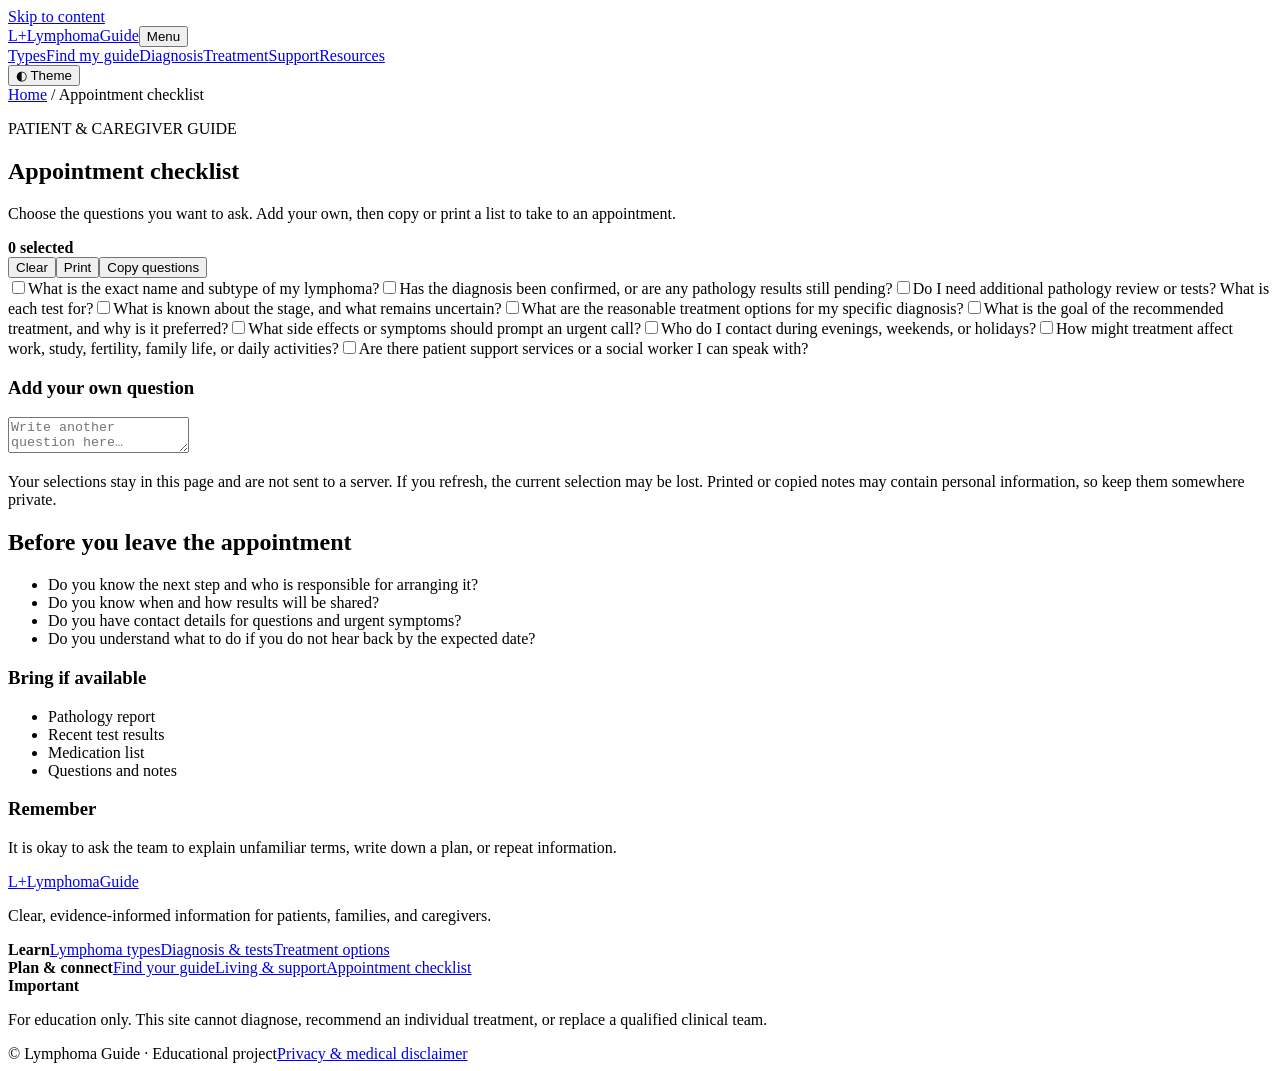
==== appointment-checklist.html @ 12956672 "Add files via upload" ====
<!doctype html><html lang="en"><head><meta charset="utf-8"><meta name="viewport" content="width=device-width, initial-scale=1"><meta name="description" content="Interactive printable questions for lymphoma appointments. Selections remain in the browser."><meta name="theme-color" content="#173047"><title>Appointment checklist | Lymphoma Guide</title><link rel="icon" href="assets/favicon.svg" type="image/svg+xml"><link rel="stylesheet" href="assets/styles.css"></head><body><a class="skip-link" href="#main">Skip to content</a><header class="site-header"><div class="container nav-wrap"><a class="brand" href="index.html" aria-label="Lymphoma Guide home"><span class="brand-mark">L<span>+</span></span><span>Lymphoma<span class="brand-light">Guide</span></span></a><button class="nav-toggle" aria-expanded="false" aria-controls="primary-nav">Menu</button><nav id="primary-nav" class="nav-links" aria-label="Main navigation"><a href="types.html">Types</a><a href="subtype-navigator.html">Find my guide</a><a href="diagnosis.html">Diagnosis</a><a href="treatment.html">Treatment</a><a href="living-support.html">Support</a><a href="resources.html">Resources</a></nav><div class="nav-actions"><button id="theme-toggle" class="theme-toggle" aria-pressed="false" type="button">◐ Theme</button></div></div></header><main id="main"><section class="content-hero"><div class="container content-header"><div class="breadcrumbs"><a href="index.html">Home</a> / Appointment checklist</div><p class="eyebrow">PATIENT & CAREGIVER GUIDE</p><h1>Appointment checklist</h1><p>Choose the questions you want to ask. Add your own, then copy or print a list to take to an appointment.</p></div></section><div class="container content-layout"><article class="article"><div class="panel"><div class="check-toolbar"><strong id="check-count">0 selected</strong><div class="check-actions"><button class="button button-ghost button-small" id="clear-list" type="button">Clear</button><button class="button button-ghost button-small" id="print-list" type="button">Print</button><button class="button button-primary button-small" id="copy-list" type="button">Copy questions</button></div></div><div class="checklist"><label class="check-option"><input type="checkbox" value="What is the exact name and subtype of my lymphoma?"><span>What is the exact name and subtype of my lymphoma?</span></label><label class="check-option"><input type="checkbox" value="Has the diagnosis been confirmed, or are any pathology results still pending?"><span>Has the diagnosis been confirmed, or are any pathology results still pending?</span></label><label class="check-option"><input type="checkbox" value="Do I need additional pathology review or tests? What is each test for?"><span>Do I need additional pathology review or tests? What is each test for?</span></label><label class="check-option"><input type="checkbox" value="What is known about the stage, and what remains uncertain?"><span>What is known about the stage, and what remains uncertain?</span></label><label class="check-option"><input type="checkbox" value="What are the reasonable treatment options for my specific diagnosis?"><span>What are the reasonable treatment options for my specific diagnosis?</span></label><label class="check-option"><input type="checkbox" value="What is the goal of the recommended treatment, and why is it preferred?"><span>What is the goal of the recommended treatment, and why is it preferred?</span></label><label class="check-option"><input type="checkbox" value="What side effects or symptoms should prompt an urgent call?"><span>What side effects or symptoms should prompt an urgent call?</span></label><label class="check-option"><input type="checkbox" value="Who do I contact during evenings, weekends, or holidays?"><span>Who do I contact during evenings, weekends, or holidays?</span></label><label class="check-option"><input type="checkbox" value="How might treatment affect work, study, fertility, family life, or daily activities?"><span>How might treatment affect work, study, fertility, family life, or daily activities?</span></label><label class="check-option"><input type="checkbox" value="Are there patient support services or a social worker I can speak with?"><span>Are there patient support services or a social worker I can speak with?</span></label></div><h3>Add your own question</h3><textarea id="extra-question" class="extra-question" placeholder="Write another question here…"></textarea><p id="copy-status" class="status-message" role="status" aria-live="polite"></p><p class="small-print">Your selections stay in this page and are not sent to a server. If you refresh, the current selection may be lost. Printed or copied notes may contain personal information, so keep them somewhere private.</p></div><h2>Before you leave the appointment</h2><ul><li>Do you know the next step and who is responsible for arranging it?</li><li>Do you know when and how results will be shared?</li><li>Do you have contact details for questions and urgent symptoms?</li><li>Do you understand what to do if you do not hear back by the expected date?</li></ul></article><aside class="sidebar"><div class="sidebar-card"><h3>Bring if available</h3><ul><li>Pathology report</li><li>Recent test results</li><li>Medication list</li><li>Questions and notes</li></ul></div><div class="sidebar-card"><h3>Remember</h3><p class="small-print">It is okay to ask the team to explain unfamiliar terms, write down a plan, or repeat information.</p></div></aside></div></main><footer class="site-footer"><div class="container footer-grid"><div><a class="brand brand-footer" href="index.html"><span class="brand-mark">L<span>+</span></span><span>Lymphoma<span class="brand-light">Guide</span></span></a><p class="footer-blurb">Clear, evidence-informed information for patients, families, and caregivers.</p></div><div><strong>Learn</strong><a href="types.html">Lymphoma types</a><a href="diagnosis.html">Diagnosis & tests</a><a href="treatment.html">Treatment options</a></div><div><strong>Plan & connect</strong><a href="subtype-navigator.html">Find your guide</a><a href="living-support.html">Living & support</a><a href="appointment-checklist.html">Appointment checklist</a></div><div><strong>Important</strong><p>For education only. This site cannot diagnose, recommend an individual treatment, or replace a qualified clinical team.</p></div></div><div class="container footer-bottom"><span>© <span id="year"></span> Lymphoma Guide · Educational project</span><a href="privacy.html">Privacy & medical disclaimer</a></div></footer><script src="assets/main.js"></script></body></html>
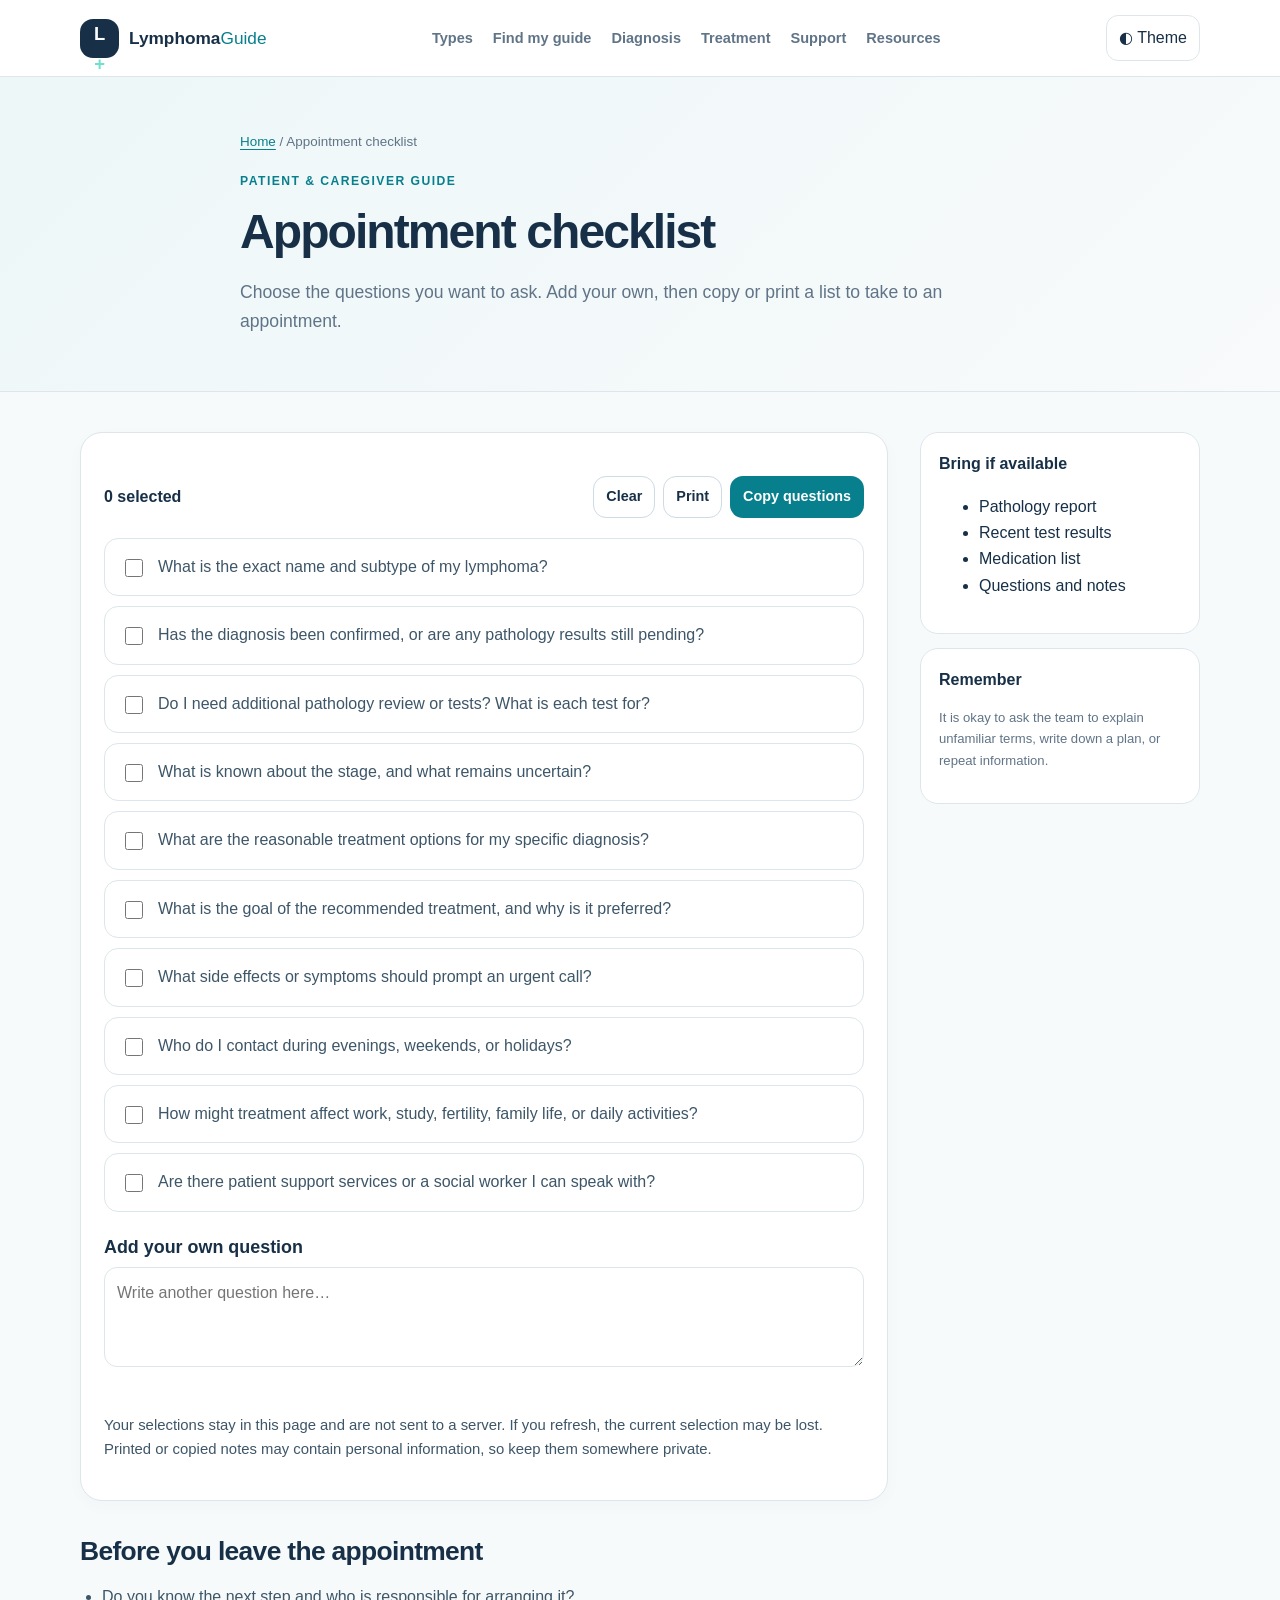
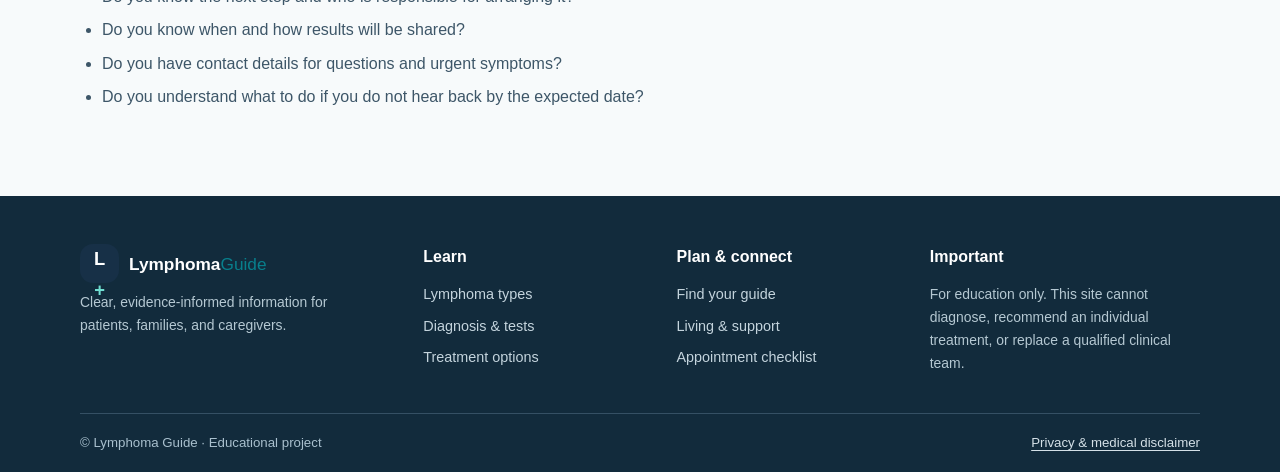
==== commit bbd7eed3: "Update appointment-checklist.html" ====
--- a/appointment-checklist.html
+++ b/appointment-checklist.html
@@ -1 +1 @@
-<!doctype html><html lang="en"><head><meta charset="utf-8"><meta name="viewport" content="width=device-width, initial-scale=1"><meta name="description" content="Interactive printable questions for lymphoma appointments. Selections remain in the browser."><meta name="theme-color" content="#173047"><title>Appointment checklist | Lymphoma Guide</title><link rel="icon" href="assets/favicon.svg" type="image/svg+xml"><link rel="stylesheet" href="assets/styles.css"></head><body><a class="skip-link" href="#main">Skip to content</a><header class="site-header"><div class="container nav-wrap"><a class="brand" href="index.html" aria-label="Lymphoma Guide home"><span class="brand-mark">L<span>+</span></span><span>Lymphoma<span class="brand-light">Guide</span></span></a><button class="nav-toggle" aria-expanded="false" aria-controls="primary-nav">Menu</button><nav id="primary-nav" class="nav-links" aria-label="Main navigation"><a href="types.html">Types</a><a href="subtype-navigator.html">Find my guide</a><a href="diagnosis.html">Diagnosis</a><a href="treatment.html">Treatment</a><a href="living-support.html">Support</a><a href="resources.html">Resources</a></nav><div class="nav-actions"><button id="theme-toggle" class="theme-toggle" aria-pressed="false" type="button">◐ Theme</button></div></div></header><main id="main"><section class="content-hero"><div class="container content-header"><div class="breadcrumbs"><a href="index.html">Home</a> / Appointment checklist</div><p class="eyebrow">PATIENT & CAREGIVER GUIDE</p><h1>Appointment checklist</h1><p>Choose the questions you want to ask. Add your own, then copy or print a list to take to an appointment.</p></div></section><div class="container content-layout"><article class="article"><div class="panel"><div class="check-toolbar"><strong id="check-count">0 selected</strong><div class="check-actions"><button class="button button-ghost button-small" id="clear-list" type="button">Clear</button><button class="button button-ghost button-small" id="print-list" type="button">Print</button><button class="button button-primary button-small" id="copy-list" type="button">Copy questions</button></div></div><div class="checklist"><label class="check-option"><input type="checkbox" value="What is the exact name and subtype of my lymphoma?"><span>What is the exact name and subtype of my lymphoma?</span></label><label class="check-option"><input type="checkbox" value="Has the diagnosis been confirmed, or are any pathology results still pending?"><span>Has the diagnosis been confirmed, or are any pathology results still pending?</span></label><label class="check-option"><input type="checkbox" value="Do I need additional pathology review or tests? What is each test for?"><span>Do I need additional pathology review or tests? What is each test for?</span></label><label class="check-option"><input type="checkbox" value="What is known about the stage, and what remains uncertain?"><span>What is known about the stage, and what remains uncertain?</span></label><label class="check-option"><input type="checkbox" value="What are the reasonable treatment options for my specific diagnosis?"><span>What are the reasonable treatment options for my specific diagnosis?</span></label><label class="check-option"><input type="checkbox" value="What is the goal of the recommended treatment, and why is it preferred?"><span>What is the goal of the recommended treatment, and why is it preferred?</span></label><label class="check-option"><input type="checkbox" value="What side effects or symptoms should prompt an urgent call?"><span>What side effects or symptoms should prompt an urgent call?</span></label><label class="check-option"><input type="checkbox" value="Who do I contact during evenings, weekends, or holidays?"><span>Who do I contact during evenings, weekends, or holidays?</span></label><label class="check-option"><input type="checkbox" value="How might treatment affect work, study, fertility, family life, or daily activities?"><span>How might treatment affect work, study, fertility, family life, or daily activities?</span></label><label class="check-option"><input type="checkbox" value="Are there patient support services or a social worker I can speak with?"><span>Are there patient support services or a social worker I can speak with?</span></label></div><h3>Add your own question</h3><textarea id="extra-question" class="extra-question" placeholder="Write another question here…"></textarea><p id="copy-status" class="status-message" role="status" aria-live="polite"></p><p class="small-print">Your selections stay in this page and are not sent to a server. If you refresh, the current selection may be lost. Printed or copied notes may contain personal information, so keep them somewhere private.</p></div><h2>Before you leave the appointment</h2><ul><li>Do you know the next step and who is responsible for arranging it?</li><li>Do you know when and how results will be shared?</li><li>Do you have contact details for questions and urgent symptoms?</li><li>Do you understand what to do if you do not hear back by the expected date?</li></ul></article><aside class="sidebar"><div class="sidebar-card"><h3>Bring if available</h3><ul><li>Pathology report</li><li>Recent test results</li><li>Medication list</li><li>Questions and notes</li></ul></div><div class="sidebar-card"><h3>Remember</h3><p class="small-print">It is okay to ask the team to explain unfamiliar terms, write down a plan, or repeat information.</p></div></aside></div></main><footer class="site-footer"><div class="container footer-grid"><div><a class="brand brand-footer" href="index.html"><span class="brand-mark">L<span>+</span></span><span>Lymphoma<span class="brand-light">Guide</span></span></a><p class="footer-blurb">Clear, evidence-informed information for patients, families, and caregivers.</p></div><div><strong>Learn</strong><a href="types.html">Lymphoma types</a><a href="diagnosis.html">Diagnosis & tests</a><a href="treatment.html">Treatment options</a></div><div><strong>Plan & connect</strong><a href="subtype-navigator.html">Find your guide</a><a href="living-support.html">Living & support</a><a href="appointment-checklist.html">Appointment checklist</a></div><div><strong>Important</strong><p>For education only. This site cannot diagnose, recommend an individual treatment, or replace a qualified clinical team.</p></div></div><div class="container footer-bottom"><span>© <span id="year"></span> Lymphoma Guide · Educational project</span><a href="privacy.html">Privacy & medical disclaimer</a></div></footer><script src="assets/main.js"></script></body></html>+<!doctype html><html lang="en"><head><meta charset="utf-8"><meta name="viewport" content="width=device-width, initial-scale=1"><meta name="description" content="Interactive printable questions for lymphoma appointments. Selections remain in the browser."><meta name="theme-color" content="#173047"><title>Appointment checklist | Lymphoma Guide</title><link rel="icon" href="favicon.svg" type="image/svg+xml"><link rel="stylesheet" href="styles.css"></head><body><a class="skip-link" href="#main">Skip to content</a><header class="site-header"><div class="container nav-wrap"><a class="brand" href="index.html" aria-label="Lymphoma Guide home"><span class="brand-mark">L<span>+</span></span><span>Lymphoma<span class="brand-light">Guide</span></span></a><button class="nav-toggle" aria-expanded="false" aria-controls="primary-nav">Menu</button><nav id="primary-nav" class="nav-links" aria-label="Main navigation"><a href="types.html">Types</a><a href="subtype-navigator.html">Find my guide</a><a href="diagnosis.html">Diagnosis</a><a href="treatment.html">Treatment</a><a href="living-support.html">Support</a><a href="resources.html">Resources</a></nav><div class="nav-actions"><button id="theme-toggle" class="theme-toggle" aria-pressed="false" type="button">◐ Theme</button></div></div></header><main id="main"><section class="content-hero"><div class="container content-header"><div class="breadcrumbs"><a href="index.html">Home</a> / Appointment checklist</div><p class="eyebrow">PATIENT & CAREGIVER GUIDE</p><h1>Appointment checklist</h1><p>Choose the questions you want to ask. Add your own, then copy or print a list to take to an appointment.</p></div></section><div class="container content-layout"><article class="article"><div class="panel"><div class="check-toolbar"><strong id="check-count">0 selected</strong><div class="check-actions"><button class="button button-ghost button-small" id="clear-list" type="button">Clear</button><button class="button button-ghost button-small" id="print-list" type="button">Print</button><button class="button button-primary button-small" id="copy-list" type="button">Copy questions</button></div></div><div class="checklist"><label class="check-option"><input type="checkbox" value="What is the exact name and subtype of my lymphoma?"><span>What is the exact name and subtype of my lymphoma?</span></label><label class="check-option"><input type="checkbox" value="Has the diagnosis been confirmed, or are any pathology results still pending?"><span>Has the diagnosis been confirmed, or are any pathology results still pending?</span></label><label class="check-option"><input type="checkbox" value="Do I need additional pathology review or tests? What is each test for?"><span>Do I need additional pathology review or tests? What is each test for?</span></label><label class="check-option"><input type="checkbox" value="What is known about the stage, and what remains uncertain?"><span>What is known about the stage, and what remains uncertain?</span></label><label class="check-option"><input type="checkbox" value="What are the reasonable treatment options for my specific diagnosis?"><span>What are the reasonable treatment options for my specific diagnosis?</span></label><label class="check-option"><input type="checkbox" value="What is the goal of the recommended treatment, and why is it preferred?"><span>What is the goal of the recommended treatment, and why is it preferred?</span></label><label class="check-option"><input type="checkbox" value="What side effects or symptoms should prompt an urgent call?"><span>What side effects or symptoms should prompt an urgent call?</span></label><label class="check-option"><input type="checkbox" value="Who do I contact during evenings, weekends, or holidays?"><span>Who do I contact during evenings, weekends, or holidays?</span></label><label class="check-option"><input type="checkbox" value="How might treatment affect work, study, fertility, family life, or daily activities?"><span>How might treatment affect work, study, fertility, family life, or daily activities?</span></label><label class="check-option"><input type="checkbox" value="Are there patient support services or a social worker I can speak with?"><span>Are there patient support services or a social worker I can speak with?</span></label></div><h3>Add your own question</h3><textarea id="extra-question" class="extra-question" placeholder="Write another question here…"></textarea><p id="copy-status" class="status-message" role="status" aria-live="polite"></p><p class="small-print">Your selections stay in this page and are not sent to a server. If you refresh, the current selection may be lost. Printed or copied notes may contain personal information, so keep them somewhere private.</p></div><h2>Before you leave the appointment</h2><ul><li>Do you know the next step and who is responsible for arranging it?</li><li>Do you know when and how results will be shared?</li><li>Do you have contact details for questions and urgent symptoms?</li><li>Do you understand what to do if you do not hear back by the expected date?</li></ul></article><aside class="sidebar"><div class="sidebar-card"><h3>Bring if available</h3><ul><li>Pathology report</li><li>Recent test results</li><li>Medication list</li><li>Questions and notes</li></ul></div><div class="sidebar-card"><h3>Remember</h3><p class="small-print">It is okay to ask the team to explain unfamiliar terms, write down a plan, or repeat information.</p></div></aside></div></main><footer class="site-footer"><div class="container footer-grid"><div><a class="brand brand-footer" href="index.html"><span class="brand-mark">L<span>+</span></span><span>Lymphoma<span class="brand-light">Guide</span></span></a><p class="footer-blurb">Clear, evidence-informed information for patients, families, and caregivers.</p></div><div><strong>Learn</strong><a href="types.html">Lymphoma types</a><a href="diagnosis.html">Diagnosis & tests</a><a href="treatment.html">Treatment options</a></div><div><strong>Plan & connect</strong><a href="subtype-navigator.html">Find your guide</a><a href="living-support.html">Living & support</a><a href="appointment-checklist.html">Appointment checklist</a></div><div><strong>Important</strong><p>For education only. This site cannot diagnose, recommend an individual treatment, or replace a qualified clinical team.</p></div></div><div class="container footer-bottom"><span>© <span id="year"></span> Lymphoma Guide · Educational project</span><a href="privacy.html">Privacy & medical disclaimer</a></div></footer><script src="assets/main.js"></script></body></html>
--- a/styles.css
+++ b/styles.css
@@ -0,0 +1,2 @@
+:root{--ink:#173047;--muted:#607487;--paper:#f7fafb;--white:#fff;--teal:#087f8c;--teal2:#dff5f3;--blue:#e9f1fb;--line:#dce6eb;--gold:#f0b85b;--coral:#f3d9d1;--shadow:0 16px 44px rgba(23,48,71,.08);--radius:22px}
+*{box-sizing:border-box}html{scroll-behavior:smooth}body{margin:0;background:var(--paper);color:var(--ink);font-family:Inter,"Segoe UI",Arial,sans-serif;line-height:1.65}a{color:var(--teal);text-underline-offset:3px}a:hover{color:#075c68}button,input,textarea,select{font:inherit}button,a{touch-action:manipulation}button:focus-visible,a:focus-visible,input:focus-visible,textarea:focus-visible,select:focus-visible{outline:3px solid var(--gold);outline-offset:3px}.container{width:min(1120px,calc(100% - 36px));margin-inline:auto}.skip-link{position:absolute;left:-9999px;top:8px;background:var(--white);padding:10px 14px;z-index:100}.skip-link:focus{left:12px}.site-header{position:sticky;top:0;z-index:50;background:rgba(255,255,255,.94);backdrop-filter:blur(12px);border-bottom:1px solid var(--line)}.nav-wrap{min-height:76px;display:flex;align-items:center;justify-content:space-between;gap:22px}.brand{display:flex;align-items:center;gap:10px;color:var(--ink);text-decoration:none;font-weight:800;font-size:1.08rem;white-space:nowrap}.brand-mark{width:39px;height:39px;border-radius:13px;background:var(--ink);color:#fff;display:grid;place-items:center;font-size:1.15rem}.brand-mark span{color:#70ded1}.brand-light{font-weight:500;color:var(--teal)}.nav-links{display:flex;align-items:center;gap:20px}.nav-links a{font-size:.91rem;color:var(--muted);font-weight:650;text-decoration:none}.nav-links a:hover,.nav-links a[aria-current=page]{color:var(--teal)}.nav-actions{display:flex;gap:8px;align-items:center}.nav-toggle,.theme-toggle{border:1px solid var(--line);border-radius:12px;background:white;color:var(--ink);padding:9px 12px;cursor:pointer}.nav-toggle{display:none}.hero{padding:72px 0 60px;background:radial-gradient(circle at 86% 22%,#d9f3ef 0,transparent 28%),linear-gradient(125deg,#f7fafb,#eef6fa)}.hero-grid{display:grid;grid-template-columns:1.12fr .88fr;align-items:center;gap:50px}.eyebrow{font-size:.76rem;letter-spacing:.12em;font-weight:850;color:var(--teal);margin:0 0 14px}.eyebrow-dot{display:inline-block;width:8px;height:8px;background:var(--teal);border-radius:50%;margin-right:8px}.hero h1{font-size:clamp(2.45rem,5vw,4.45rem);line-height:1.07;letter-spacing:-.055em;margin:0 0 22px;max-width:740px}.hero h1 span{color:var(--teal)}.hero-lede{font-size:1.12rem;color:var(--muted);max-width:650px}.hero-actions{display:flex;flex-wrap:wrap;gap:12px;margin:28px 0 20px}.button{display:inline-flex;justify-content:center;align-items:center;gap:10px;padding:12px 18px;border-radius:13px;font-weight:750;text-decoration:none;border:1px solid transparent;cursor:pointer}.button-primary{background:var(--teal);color:#fff}.button-primary:hover{background:#066a75;color:white}.button-ghost{border-color:#cddbe2;color:var(--ink);background:rgba(255,255,255,.8)}.button-dark{background:var(--ink);color:white}.button-small{padding:8px 12px;font-size:.9rem}.micro-note{font-size:.84rem;color:var(--muted)}.shield{display:inline-grid;place-items:center;border-radius:50%;width:20px;height:20px;background:var(--teal2);color:var(--teal);font-weight:900;margin-right:6px}.hero-art{min-height:330px;border-radius:32px;background:linear-gradient(150deg,#16384e,#0c7180);position:relative;overflow:hidden;box-shadow:var(--shadow);display:grid;place-items:center;color:white}.hero-art:before,.hero-art:after{content:"";position:absolute;border:1px solid rgba(255,255,255,.22);border-radius:50%;width:290px;height:290px}.hero-art:after{width:390px;height:390px}.art-core{width:138px;height:138px;border-radius:45% 55% 53% 47%;background:radial-gradient(circle at 35% 28%,#b9f5e9,#39b4b0 55%,#147887);box-shadow:0 0 0 20px rgba(115,222,208,.12),0 0 0 44px rgba(115,222,208,.08);z-index:1;display:grid;place-items:center;font-size:2.3rem;font-weight:900;color:#10445a}.art-pill{position:absolute;padding:8px 12px;border-radius:999px;background:rgba(255,255,255,.12);border:1px solid rgba(255,255,255,.24);font-size:.76rem;letter-spacing:.08em;font-weight:800}.art-pill.p1{top:42px;left:25px}.art-pill.p2{bottom:42px;right:24px}.art-pill.p3{top:70px;right:24px}.trust-strip{background:white;border-block:1px solid var(--line)}.trust-inner{display:flex;align-items:center;justify-content:space-between;gap:20px;padding:22px 0;color:var(--muted);font-size:.9rem}.trust-inner strong{color:var(--ink)}.section{padding:68px 0}.section-soft{background:#edf5f7}.section-heading{display:flex;justify-content:space-between;align-items:end;gap:28px;margin-bottom:28px}.section-heading h2,.content-header h1{font-size:clamp(1.9rem,3.8vw,3rem);line-height:1.14;letter-spacing:-.04em;margin:0}.section-intro{color:var(--muted);max-width:520px;margin:0}.card-grid{display:grid;grid-template-columns:repeat(4,1fr);gap:16px}.topic-card,.panel,.resource-card,.type-card{background:white;border:1px solid var(--line);border-radius:var(--radius);padding:23px;box-shadow:0 5px 18px rgba(23,48,71,.025)}.topic-card{display:flex;flex-direction:column;min-height:235px;text-decoration:none;color:var(--ink);transition:transform .2s,box-shadow .2s}.topic-card:hover{transform:translateY(-4px);box-shadow:var(--shadow);color:var(--ink)}.card-icon{display:grid;place-items:center;width:42px;height:42px;border-radius:13px;font-weight:850;margin-bottom:20px}.icon-violet{background:#eee8fb;color:#7250a9}.icon-blue{background:var(--blue);color:#386eac}.icon-teal{background:var(--teal2);color:var(--teal)}.icon-coral{background:#fbe9e2;color:#a45d4b}.card-arrow{margin-left:auto;margin-top:-54px;font-size:1.3rem;color:var(--teal)}.topic-card h3,.panel h3,.type-card h3{font-size:1.12rem;line-height:1.3;margin:0 0 9px}.topic-card p,.panel p,.type-card p{font-size:.93rem;color:var(--muted);margin:0 0 15px}.text-link{font-weight:800;font-size:.88rem;margin-top:auto}.feature-grid{display:grid;grid-template-columns:.9fr 1.1fr;gap:50px;align-items:center}.feature-grid h2{font-size:clamp(2rem,4vw,3rem);line-height:1.12;letter-spacing:-.04em;margin:0 0 15px}.question-list{display:grid;gap:12px}.question-item{display:flex;gap:15px;background:white;border:1px solid var(--line);padding:17px;border-radius:17px}.question-item>span{flex:none;width:32px;height:32px;border-radius:50%;display:grid;place-items:center;background:var(--teal2);color:var(--teal);font-weight:900}.question-item p{margin:4px 0 0;color:var(--muted);font-size:.9rem}.resource-banner{display:flex;align-items:center;justify-content:space-between;gap:28px;background:var(--ink);color:white;padding:34px;border-radius:26px}.resource-banner h2{font-size:1.8rem;margin:0 0 8px}.resource-banner p{color:#c8d8e2;margin:0}.resource-banner .eyebrow{color:#7fe0d4}.content-hero{padding:54px 0 38px;background:linear-gradient(135deg,#edf7f8,#f8fafb);border-bottom:1px solid var(--line)}.content-header{max-width:800px}.content-header h1{margin:0 0 16px}.content-header>p:last-child{font-size:1.1rem;color:var(--muted);max-width:760px}.breadcrumbs{font-size:.84rem;color:var(--muted);margin-bottom:18px}.breadcrumbs a{color:var(--teal)}.content-layout{display:grid;grid-template-columns:minmax(0,1fr) 280px;gap:32px;align-items:start;padding:40px 0 70px}.article{min-width:0}.article h2{font-size:1.65rem;line-height:1.25;letter-spacing:-.025em;margin:34px 0 12px}.article h2:first-child{margin-top:0}.article h3{margin:24px 0 8px}.article p,.article li{color:#3d5668}.article li{margin:7px 0}.article ul,.article ol{padding-left:22px}.sidebar{position:sticky;top:100px;display:grid;gap:14px}.sidebar-card{background:white;border:1px solid var(--line);border-radius:18px;padding:18px}.sidebar-card h3{font-size:1rem;margin:0 0 10px}.sidebar-card a{display:block;padding:6px 0;font-size:.9rem}.callout{border-left:4px solid var(--teal);background:#eaf7f5;padding:18px 20px;border-radius:0 15px 15px 0;margin:22px 0}.callout strong{display:block;margin-bottom:4px}.callout p{margin:0}.callout.warning{background:#fff5e8;border-color:#d88b22}.callout.warning strong{color:#8c5710}.tag{display:inline-block;background:var(--teal2);color:#076c76;padding:4px 9px;border-radius:999px;font-size:.77rem;font-weight:800}.two-col{display:grid;grid-template-columns:repeat(2,1fr);gap:16px}.three-col{display:grid;grid-template-columns:repeat(3,1fr);gap:16px}.type-card .tag{margin-bottom:12px}.type-card h3{margin-top:0}.searchbar{display:flex;gap:10px;margin:22px 0}.searchbar input{flex:1;min-width:0;border:1px solid var(--line);border-radius:13px;padding:12px 14px;background:white;color:var(--ink)}.filter-row{display:flex;flex-wrap:wrap;gap:8px;margin-bottom:22px}.filter-chip{border:1px solid var(--line);border-radius:999px;background:white;color:var(--muted);padding:8px 13px;cursor:pointer}.filter-chip[aria-pressed=true]{background:var(--ink);color:white;border-color:var(--ink)}.resource-grid{display:grid;grid-template-columns:repeat(2,1fr);gap:14px}.resource-card{display:flex;flex-direction:column;gap:8px}.resource-card h3{margin:0;font-size:1.05rem}.resource-card p{margin:0;color:var(--muted);font-size:.91rem}.resource-card .domain{font-size:.78rem;color:var(--teal);font-weight:800}.resource-card a{font-weight:800;margin-top:auto}.muted{color:var(--muted)}.checklist{display:grid;gap:10px}.check-option{display:flex;align-items:flex-start;gap:12px;padding:15px 16px;border:1px solid var(--line);border-radius:14px;background:white;cursor:pointer}.check-option input{margin-top:5px;accent-color:var(--teal);width:18px;height:18px;flex:none}.check-option span{color:#3d5668}.check-toolbar{display:flex;align-items:center;justify-content:space-between;gap:12px;flex-wrap:wrap;margin:20px 0}.check-actions{display:flex;flex-wrap:wrap;gap:8px}.extra-question{width:100%;min-height:100px;border:1px solid var(--line);border-radius:13px;padding:12px;background:white;color:var(--ink)}.status-message{min-height:1.5em;color:var(--teal);font-weight:750}.navigator-form{display:grid;grid-template-columns:repeat(2,1fr);gap:16px}.field{display:grid;gap:7px}.field label{font-weight:750}.field select,.field input{width:100%;padding:12px;border:1px solid var(--line);border-radius:12px;background:white;color:var(--ink)}.navigator-result{margin-top:20px;padding:22px;border:1px solid #b8e5df;background:#f0fbf8;border-radius:18px;display:none}.navigator-result.visible{display:block}.navigator-result h3{margin:0 0 8px}.site-footer{background:#122b3c;color:#d4e0e7;padding:48px 0 18px}.footer-grid{display:grid;grid-template-columns:1.4fr 1fr 1fr 1.2fr;gap:28px}.brand-footer{color:white}.footer-blurb{color:#a9c0ce;font-size:.9rem;max-width:270px}.footer-grid strong{display:block;color:white;margin-bottom:12px}.footer-grid a:not(.brand){display:block;color:#c4d4dd;text-decoration:none;font-size:.9rem;margin:8px 0}.footer-grid p{font-size:.87rem;color:#b5c8d2;margin:8px 0}.footer-bottom{border-top:1px solid #355064;margin-top:30px;padding-top:18px;display:flex;justify-content:space-between;gap:14px;flex-wrap:wrap;font-size:.83rem;color:#a9c0ce}.footer-bottom a{color:#d4e0e7}.small-print{font-size:.82rem;color:var(--muted)}.empty-state{padding:24px;text-align:center;border:1px dashed var(--line);border-radius:15px;color:var(--muted)}body.dark{--ink:#e3eef4;--muted:#afc2cf;--paper:#102331;--white:#172f40;--line:#2b485b;--teal2:#193f47;--blue:#1c3850;--coral:#49312e;background:var(--paper);color:var(--ink)}body.dark .site-header,body.dark .topic-card,body.dark .panel,body.dark .resource-card,body.dark .type-card,body.dark .sidebar-card,body.dark .check-option,body.dark .question-item,body.dark .searchbar input,body.dark .field select,body.dark .field input,body.dark .extra-question,body.dark .nav-toggle,body.dark .theme-toggle,body.dark .filter-chip{background:#172f40;color:var(--ink)}body.dark .hero,body.dark .content-hero,body.dark .section-soft{background:#132b3a}body.dark .article p,body.dark .article li,body.dark .check-option span{color:#c0d1dc}body.dark .callout{background:#183c3d}body.dark .callout.warning{background:#493b27}body.dark .resource-banner{background:#0b1a25}body.dark .brand-light{color:#6dd9cf}body.dark .button-ghost{background:#172f40;color:var(--ink)}body.dark .trust-strip{background:#172f40}body.dark .hero-art{box-shadow:none}@media(max-width:980px){.nav-links{gap:12px}.nav-links a{font-size:.84rem}.card-grid{grid-template-columns:repeat(2,1fr)}.content-layout{grid-template-columns:minmax(0,1fr) 240px}.hero-grid{gap:26px}.footer-grid{grid-template-columns:repeat(2,1fr)}}@media(max-width:760px){.nav-wrap{min-height:68px;flex-wrap:wrap;padding-block:10px}.nav-toggle{display:inline-block}.nav-actions{margin-left:auto}.nav-links{display:none;order:3;width:100%;padding:8px 0 12px;flex-direction:column;align-items:stretch;gap:0}.nav-links.nav-open{display:flex}.nav-links a{padding:10px 4px;border-top:1px solid var(--line);font-size:.95rem}.hero{padding:44px 0}.hero-grid,.feature-grid,.content-layout{grid-template-columns:1fr}.hero-art{min-height:260px;order:-1}.hero h1{font-size:clamp(2.35rem,10vw,3.5rem)}.trust-inner{align-items:flex-start;flex-direction:column;gap:8px}.section{padding:48px 0}.section-heading{display:block}.section-intro{margin-top:12px}.content-layout{padding-top:28px}.sidebar{position:static;grid-template-columns:repeat(2,1fr)}.resource-banner{align-items:flex-start;flex-direction:column;padding:26px}.two-col,.three-col,.resource-grid,.navigator-form{grid-template-columns:1fr}.footer-grid{grid-template-columns:1fr 1fr}.hero-art:after{width:320px;height:320px}}@media(max-width:460px){.container{width:min(100% - 26px,1120px)}.card-grid,.footer-grid,.sidebar{grid-template-columns:1fr}.topic-card{min-height:190px}.hero-actions .button{width:100%}.section-heading h2,.content-header h1{font-size:2.1rem}.check-actions .button{flex:1}.nav-actions{gap:5px}.theme-toggle{padding:8px 10px}}@media print{.site-header,.site-footer,.sidebar,.hero-actions,.check-toolbar,.nav-actions,.no-print{display:none!important}body{background:white;color:#111}.container{width:100%}.content-hero{padding:10px 0;background:white}.content-layout{display:block;padding:10px 0}.check-option{break-inside:avoid;border-color:#aaa}.check-option input{display:none}.article{max-width:none}.site-header{position:static}}
